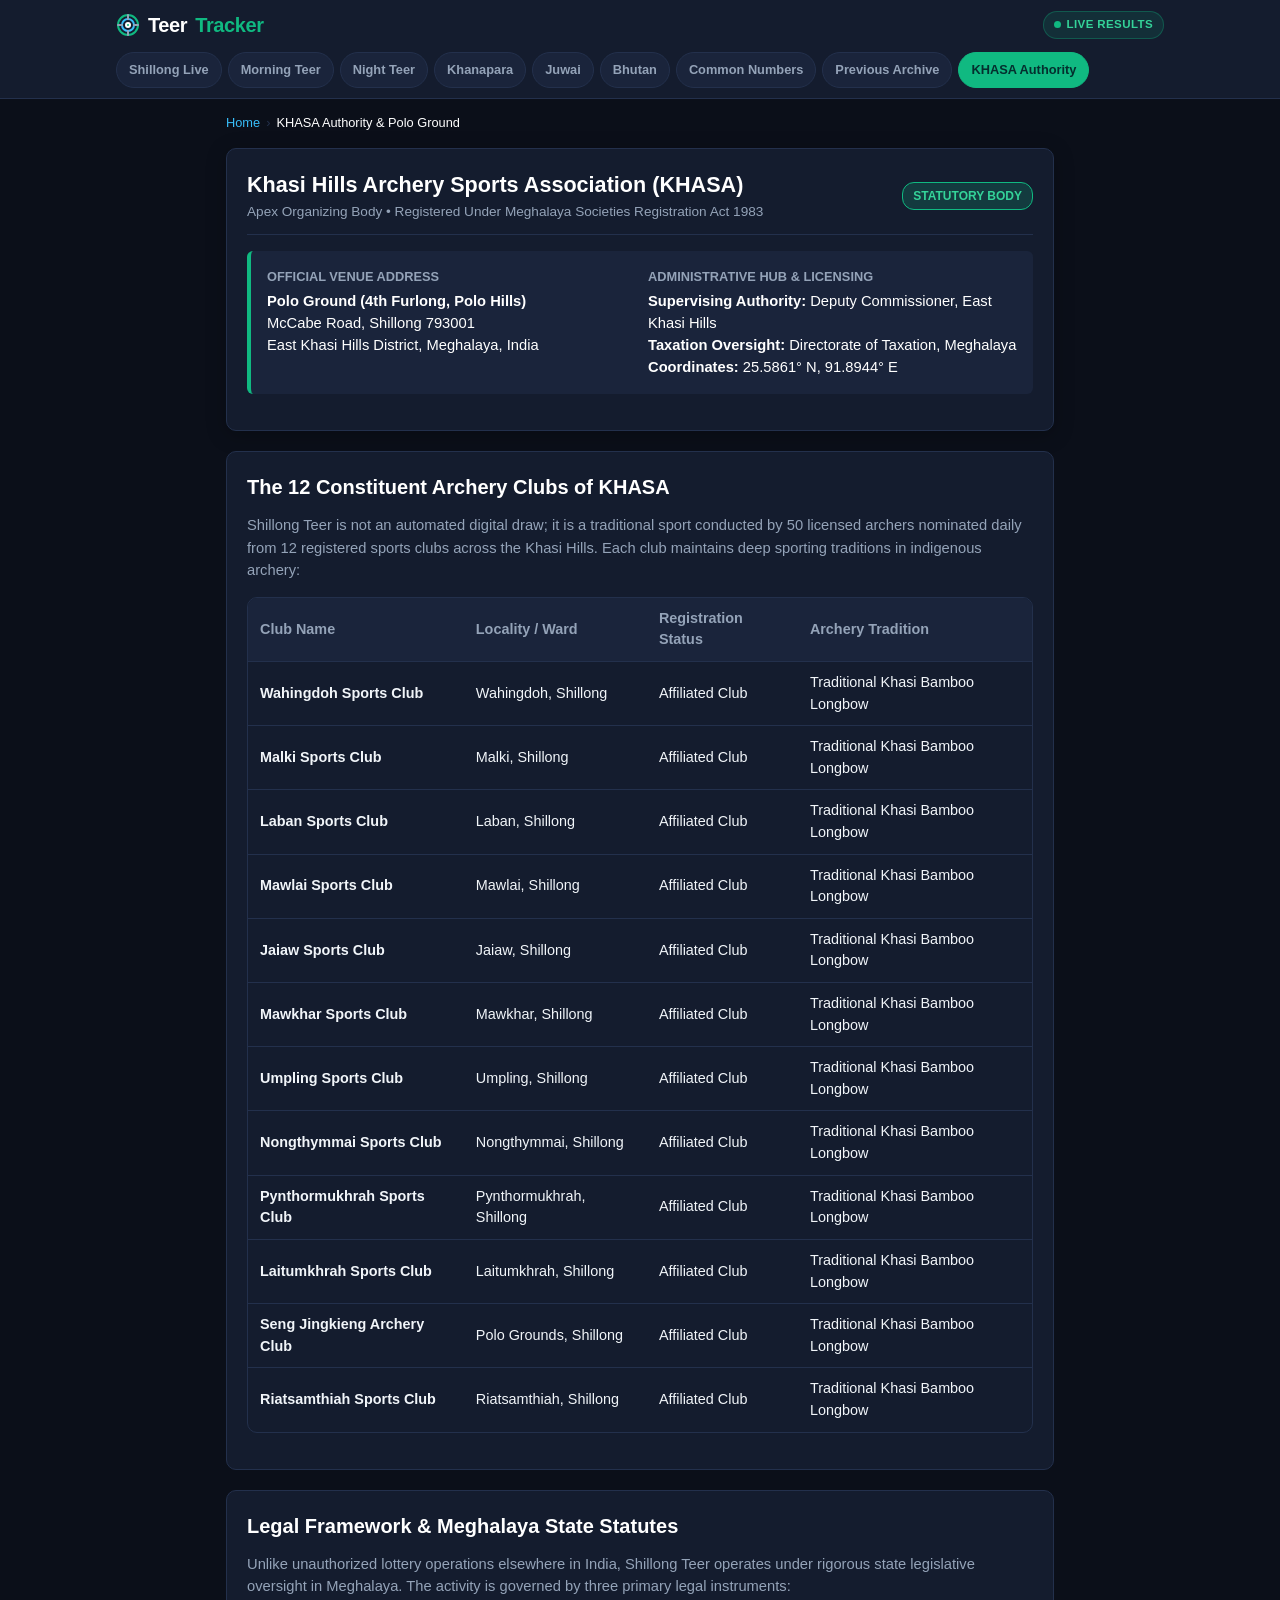
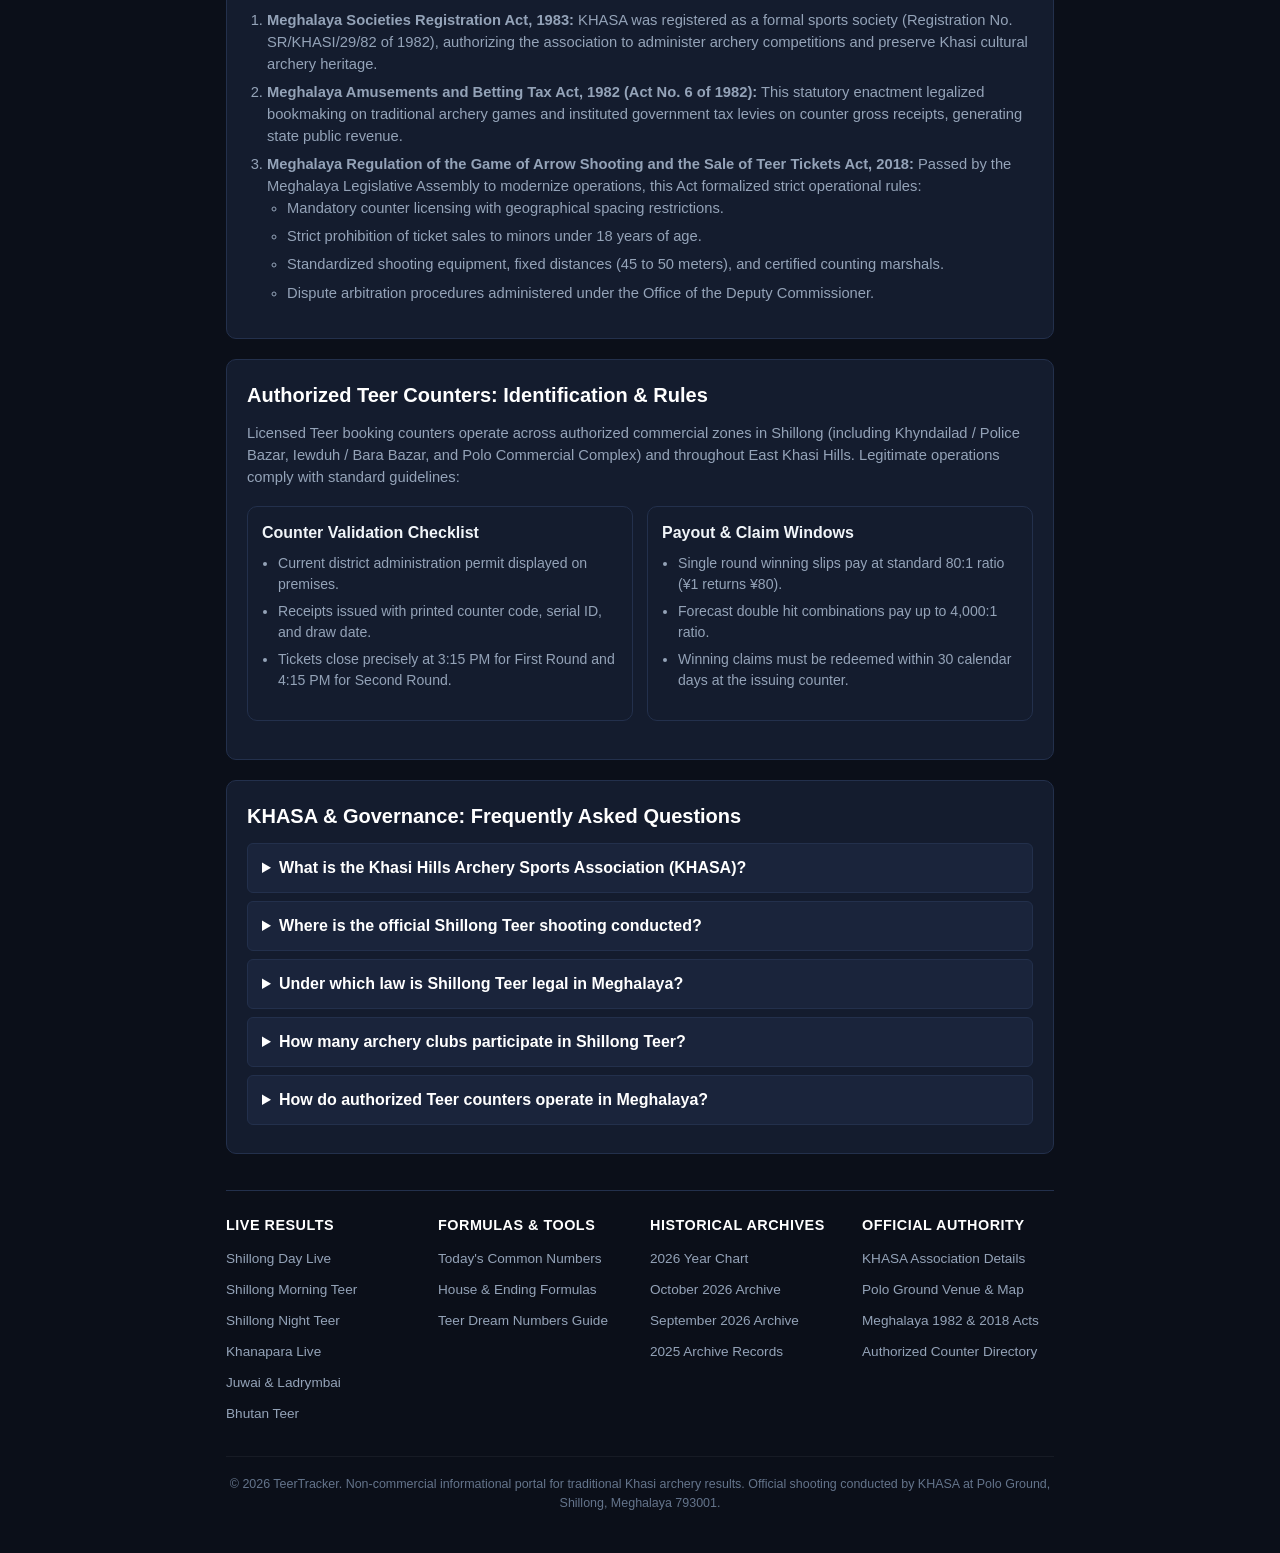
==== about-official-khasa.html @ 6ecf184b "feat(seo): eliminate thin content, unify all 9 feature images to emerald palette, optimize titles/de" ====
<!DOCTYPE html>
<html lang="en">
<head>
  <meta charset="UTF-8">
<title>KHASA Shillong Teer | Official Polo Ground Rules & Clubs</title>
  <meta name="description" content="Official guide to Khasi Hills Archery Sports Association (KHASA) at Polo Ground Shillong. Discover the 12 member clubs, archery rules, and 1982 Act.">
  <link rel="canonical" href="https://teertracker.vercel.app/about-official-khasa.html">
    <meta name="viewport" content="width=device-width, initial-scale=1.0, viewport-fit=cover">
  <link rel="icon" type="image/svg+xml" href="favicon.svg">
  <link rel="apple-touch-icon" href="apple-touch-icon.png">

  <!-- Open Graph / Facebook / WhatsApp -->
  <meta property="og:type" content="website">
  <meta property="og:site_name" content="TeerTracker">
  <meta property="og:url" content="https://teertracker.vercel.app/about-official-khasa.html">
  <meta property="og:title" content="Khasi Hills Archery Sports Association (KHASA) | Official Rules & Ground">
  <meta property="og:description" content="Official guide to Khasi Hills Archery Sports Association (KHASA) at Polo Ground Shillong. Discover the 12 member clubs, archery rules, and 1982 Act.">
  <meta property="og:image" content="https://teertracker.vercel.app/og-khasa.png">
  <meta property="og:image:secure_url" content="https://teertracker.vercel.app/og-khasa.png">
  <meta property="og:image:type" content="image/png">
  <meta property="og:image:width" content="1200">
  <meta property="og:image:height" content="630">
  <meta property="og:image:alt" content="KHASA Official Polo Ground Shillong">
  <meta property="og:locale" content="en_US">

  <!-- Twitter Card -->
  <meta name="twitter:card" content="summary_large_image">
  <meta name="twitter:url" content="https://teertracker.vercel.app/about-official-khasa.html">
  <meta name="twitter:title" content="Khasi Hills Archery Sports Association (KHASA) | Official Rules & Ground">
  <meta name="twitter:description" content="Official guide to Khasi Hills Archery Sports Association (KHASA) at Polo Ground Shillong. Discover the 12 member clubs, archery rules, and 1982 Act.">
  <meta name="twitter:image" content="https://teertracker.vercel.app/og-khasa.png">
  <link rel="stylesheet" href="style.css">

  <!-- Google-Compliant Structured Data -->
  <script type="application/ld+json">
  {
    "@context": "https://schema.org",
    "@graph": [
      {
        "@type": "WebSite",
        "@id": "https://teertracker.vercel.app/#website",
        "url": "https://teertracker.vercel.app/",
        "name": "TeerTracker",
        "description": "Live Shillong, Khanapara and Juwai Teer Result Portal",
        "inLanguage": "en-US"
      },
      {
        "@type": "SportsOrganization",
        "@id": "https://teertracker.vercel.app/about-official-khasa.html#organization",
        "name": "Khasi Hills Archery Sports Association",
        "alternateName": ["KHASA", "Khasi Hills Archery Sports Institute"],
        "url": "https://teertracker.vercel.app/about-official-khasa.html",
        "foundingDate": "1982",
        "address": {
          "@type": "PostalAddress",
          "streetAddress": "Polo Ground, 4th Furlong, Polo Hills",
          "addressLocality": "Shillong",
          "addressRegion": "Meghalaya",
          "postalCode": "793001",
          "addressCountry": "IN"
        },
        "geo": {
          "@type": "GeoCoordinates",
          "latitude": "25.5861",
          "longitude": "91.8944"
        },
        "location": {
          "@type": "Place",
          "name": "Polo Ground Archery Field",
          "address": {
            "@type": "PostalAddress",
            "streetAddress": "Polo Ground, 4th Furlong",
            "addressLocality": "Shillong",
            "addressRegion": "Meghalaya",
            "postalCode": "793001",
            "addressCountry": "IN"
          }
        }
      },
      {
        "@type": "BreadcrumbList",
        "@id": "https://teertracker.vercel.app/about-official-khasa.html#breadcrumb",
        "itemListElement": [
          {
            "@type": "ListItem",
            "position": 1,
            "name": "Home",
            "item": "https://teertracker.vercel.app/"
          },
          {
            "@type": "ListItem",
            "position": 2,
            "name": "KHASA Association & Venue",
            "item": "https://teertracker.vercel.app/about-official-khasa.html"
          }
        ]
      },
      {
        "@type": "Article",
        "@id": "https://teertracker.vercel.app/about-official-khasa.html#article",
        "headline": "Khasi Hills Archery Sports Association (KHASA) & Polo Ground Venue Guide",
        "description": "Comprehensive guide to KHASA, the 12 constituent Khasi sports clubs, Meghalaya betting tax acts, and authorized counter regulations.",
        "datePublished": "2026-01-01T00:00:00+05:30",
        "dateModified": "2026-11-09T04:30:00+05:30",
        "author": {
          "@type": "Organization",
          "name": "TeerTracker Regulatory Research Team"
        },
        "publisher": {
          "@type": "Organization",
          "name": "TeerTracker",
          "logo": {
            "@type": "ImageObject",
            "url": "https://teertracker.vercel.app/logo.png"
          }
        }
      },
      {
        "@type": "FAQPage",
        "@id": "https://teertracker.vercel.app/about-official-khasa.html#faq",
        "mainEntity": [
          {
            "@type": "Question",
            "name": "What is the Khasi Hills Archery Sports Association (KHASA)?",
            "acceptedAnswer": {
              "@type": "Answer",
              "text": "KHASA is the apex governing association comprising 12 traditional indigenous archery clubs in the Khasi Hills of Meghalaya. Established and registered in 1982, KHASA organizes the daily legal archery shooting matches at Polo Ground, Shillong."
            }
          },
          {
            "@type": "Question",
            "name": "Where is the official Shillong Teer shooting conducted?",
            "acceptedAnswer": {
              "@type": "Answer",
              "text": "Official shooting occurs at Polo Ground (4th Furlong, Polo Hills, McCabe Road area), Shillong, East Khasi Hills District, Meghalaya 793001."
            }
          },
          {
            "@type": "Question",
            "name": "Under which law is Shillong Teer legal in Meghalaya?",
            "acceptedAnswer": {
              "@type": "Answer",
              "text": "Shillong Teer is legal under the Meghalaya Amusements and Betting Tax Act 1982 and the Meghalaya Regulation of the Game of Arrow Shooting and the Sale of Teer Tickets Act 2018."
            }
          },
          {
            "@type": "Question",
            "name": "How many archery clubs participate in Shillong Teer?",
            "acceptedAnswer": {
              "@type": "Answer",
              "text": "12 registered sports clubs belong to KHASA, including Wahingdoh Sports Club, Malki Sports Club, Laban Sports Club, Mawlai Sports Club, Jaiaw Sports Club, and Mawkhar Sports Club."
            }
          },
          {
            "@type": "Question",
            "name": "How do authorized Teer counters operate in Meghalaya?",
            "acceptedAnswer": {
              "@type": "Answer",
              "text": "Licensed counters are issued formal permits by the Deputy Commissioner, East Khasi Hills. Each counter must display its government license number, issue printed or stamped serialized receipts, and restrict sales to individuals aged 18 and above."
            }
          }
        ]
      }
    ]
  }
  </script>
</head>
<body>

    <header>
    <div class="container">
      <div class="header-top">
        <a href="index.html" class="site-title">
          <svg class="site-logo-icon" viewBox="0 0 24 24" fill="none" stroke="currentColor" stroke-width="2" stroke-linecap="round" stroke-linejoin="round" aria-hidden="true">
            <circle cx="12" cy="12" r="10" stroke="#10b981"/>
            <circle cx="12" cy="12" r="6" stroke="#38bdf8"/>
            <circle cx="12" cy="12" r="2" fill="#10b981"/>
            <path d="M12 2v4M12 18v4M2 12h4M18 12h4" stroke="#94a3b8"/>
          </svg>
          Teer<span>Tracker</span>
        </a>
        <div class="header-status">
          <span class="dot"></span>
          <span>Live Results</span>
        </div>
      </div>
      <div class="nav-scroll" aria-label="Main Navigation">
        <nav class="nav-pills">
          <a href="index.html">Shillong Live</a>
          <a href="shillong-morning-teer-result.html">Morning Teer</a>
          <a href="shillong-night-teer-result.html">Night Teer</a>
          <a href="khanapara-teer-result.html">Khanapara</a>
          <a href="juwai-teer-result.html">Juwai</a>
          <a href="bhutan-teer-result.html">Bhutan</a>
          <a href="shillong-teer-common-number.html">Common Numbers</a>
          <a href="teer-previous-results.html">Previous Archive</a>
          <a href="about-official-khasa.html" class="active">KHASA Authority</a>
        </nav>
      </div>
    </div>
  </header>

  <main class="container">
    <nav class="breadcrumb" aria-label="Breadcrumb">
      <a href="index.html">Home</a>
      <span>&rsaquo;</span>
      <p style="margin: 0; color: #fff;">KHASA Authority & Polo Ground</p>
    </nav>

    <!-- Authority Overview Hero Card -->
    <section class="hero-card">
      <div class="card-header">
        <div>
          <h1 class="card-title">Khasi Hills Archery Sports Association (KHASA)</h1>
          <p style="font-size: 0.85rem; color: var(--text-muted);">Apex Organizing Body &bull; Registered Under Meghalaya Societies Registration Act 1983</p>
        </div>
        <span class="badge badge-done">Statutory Body</span>
      </div>

      <div class="location-card" id="polo-ground">
        <div class="location-item">
          <h4>Official Venue Address</h4>
          <p><strong>Polo Ground (4th Furlong, Polo Hills)</strong><br>McCabe Road, Shillong 793001<br>East Khasi Hills District, Meghalaya, India</p>
        </div>
        <div class="location-item">
          <h4>Administrative Hub & Licensing</h4>
          <p><strong>Supervising Authority:</strong> Deputy Commissioner, East Khasi Hills<br><strong>Taxation Oversight:</strong> Directorate of Taxation, Meghalaya<br><strong>Coordinates:</strong> 25.5861&deg; N, 91.8944&deg; E</p>
        </div>
      </div>
    </section>

    <!-- Constituent Clubs Section -->
    <section class="info-section">
      <h2>The 12 Constituent Archery Clubs of KHASA</h2>
      <p>
        Shillong Teer is not an automated digital draw; it is a traditional sport conducted by 50 licensed archers nominated daily from 12 registered sports clubs across the Khasi Hills. Each club maintains deep sporting traditions in indigenous archery:
      </p>

      <div class="table-wrap">
        <table>
          <thead>
            <tr>
              <th>Club Name</th>
              <th>Locality / Ward</th>
              <th>Registration Status</th>
              <th>Archery Tradition</th>
            </tr>
          </thead>
          <tbody>
            <tr><td><strong>Wahingdoh Sports Club</strong></td><td>Wahingdoh, Shillong</td><td>Affiliated Club</td><td>Traditional Khasi Bamboo Longbow</td></tr>
            <tr><td><strong>Malki Sports Club</strong></td><td>Malki, Shillong</td><td>Affiliated Club</td><td>Traditional Khasi Bamboo Longbow</td></tr>
            <tr><td><strong>Laban Sports Club</strong></td><td>Laban, Shillong</td><td>Affiliated Club</td><td>Traditional Khasi Bamboo Longbow</td></tr>
            <tr><td><strong>Mawlai Sports Club</strong></td><td>Mawlai, Shillong</td><td>Affiliated Club</td><td>Traditional Khasi Bamboo Longbow</td></tr>
            <tr><td><strong>Jaiaw Sports Club</strong></td><td>Jaiaw, Shillong</td><td>Affiliated Club</td><td>Traditional Khasi Bamboo Longbow</td></tr>
            <tr><td><strong>Mawkhar Sports Club</strong></td><td>Mawkhar, Shillong</td><td>Affiliated Club</td><td>Traditional Khasi Bamboo Longbow</td></tr>
            <tr><td><strong>Umpling Sports Club</strong></td><td>Umpling, Shillong</td><td>Affiliated Club</td><td>Traditional Khasi Bamboo Longbow</td></tr>
            <tr><td><strong>Nongthymmai Sports Club</strong></td><td>Nongthymmai, Shillong</td><td>Affiliated Club</td><td>Traditional Khasi Bamboo Longbow</td></tr>
            <tr><td><strong>Pynthormukhrah Sports Club</strong></td><td>Pynthormukhrah, Shillong</td><td>Affiliated Club</td><td>Traditional Khasi Bamboo Longbow</td></tr>
            <tr><td><strong>Laitumkhrah Sports Club</strong></td><td>Laitumkhrah, Shillong</td><td>Affiliated Club</td><td>Traditional Khasi Bamboo Longbow</td></tr>
            <tr><td><strong>Seng Jingkieng Archery Club</strong></td><td>Polo Grounds, Shillong</td><td>Affiliated Club</td><td>Traditional Khasi Bamboo Longbow</td></tr>
            <tr><td><strong>Riatsamthiah Sports Club</strong></td><td>Riatsamthiah, Shillong</td><td>Affiliated Club</td><td>Traditional Khasi Bamboo Longbow</td></tr>
          </tbody>
        </table>
      </div>
    </section>

    <!-- Legal Framework -->
    <article class="info-section" id="legal-framework">
      <h2>Legal Framework & Meghalaya State Statutes</h2>
      <p>
        Unlike unauthorized lottery operations elsewhere in India, Shillong Teer operates under rigorous state legislative oversight in Meghalaya. The activity is governed by three primary legal instruments:
      </p>

      <ol>
        <li>
          <strong>Meghalaya Societies Registration Act, 1983:</strong>
          KHASA was registered as a formal sports society (Registration No. SR/KHASI/29/82 of 1982), authorizing the association to administer archery competitions and preserve Khasi cultural archery heritage.
        </li>
        <li>
          <strong>Meghalaya Amusements and Betting Tax Act, 1982 (Act No. 6 of 1982):</strong>
          This statutory enactment legalized bookmaking on traditional archery games and instituted government tax levies on counter gross receipts, generating state public revenue.
        </li>
        <li>
          <strong>Meghalaya Regulation of the Game of Arrow Shooting and the Sale of Teer Tickets Act, 2018:</strong>
          Passed by the Meghalaya Legislative Assembly to modernize operations, this Act formalized strict operational rules:
          <ul>
            <li>Mandatory counter licensing with geographical spacing restrictions.</li>
            <li>Strict prohibition of ticket sales to minors under 18 years of age.</li>
            <li>Standardized shooting equipment, fixed distances (45 to 50 meters), and certified counting marshals.</li>
            <li>Dispute arbitration procedures administered under the Office of the Deputy Commissioner.</li>
          </ul>
        </li>
      </ol>
    </article>

    <!-- Authorized Counters Section -->
    <section class="info-section" id="licensed-counters">
      <h2>Authorized Teer Counters: Identification & Rules</h2>
      <p>
        Licensed Teer booking counters operate across authorized commercial zones in Shillong (including Khyndailad / Police Bazar, Iewduh / Bara Bazar, and Polo Commercial Complex) and throughout East Khasi Hills. Legitimate operations comply with standard guidelines:
      </p>

      <div class="multi-grid">
        <div class="sub-card">
          <h3>Counter Validation Checklist</h3>
          <ul style="font-size: 0.88rem; color: var(--text-muted); margin-left: 16px; margin-top: 6px;">
            <li>Current district administration permit displayed on premises.</li>
            <li>Receipts issued with printed counter code, serial ID, and draw date.</li>
            <li>Tickets close precisely at 3:15 PM for First Round and 4:15 PM for Second Round.</li>
          </ul>
        </div>
        <div class="sub-card">
          <h3>Payout & Claim Windows</h3>
          <ul style="font-size: 0.88rem; color: var(--text-muted); margin-left: 16px; margin-top: 6px;">
            <li>Single round winning slips pay at standard 80:1 ratio (&yen;1 returns &yen;80).</li>
            <li>Forecast double hit combinations pay up to 4,000:1 ratio.</li>
            <li>Winning claims must be redeemed within 30 calendar days at the issuing counter.</li>
          </ul>
        </div>
      </div>
    </section>

    <!-- FAQ Section -->
    <section class="info-section">
      <h2>KHASA & Governance: Frequently Asked Questions</h2>
      <details>
        <summary>What is the Khasi Hills Archery Sports Association (KHASA)?</summary>
        <p>KHASA is the apex governing association comprising 12 traditional indigenous archery clubs in the Khasi Hills of Meghalaya. Established and registered in 1982, KHASA organizes the daily legal archery shooting matches at Polo Ground, Shillong.</p>
      </details>
      <details>
        <summary>Where is the official Shillong Teer shooting conducted?</summary>
        <p>Official shooting occurs at Polo Ground (4th Furlong, Polo Hills, McCabe Road area), Shillong, East Khasi Hills District, Meghalaya 793001.</p>
      </details>
      <details>
        <summary>Under which law is Shillong Teer legal in Meghalaya?</summary>
        <p>Shillong Teer is legal under the Meghalaya Amusements and Betting Tax Act 1982 and the Meghalaya Regulation of the Game of Arrow Shooting and the Sale of Teer Tickets Act 2018.</p>
      </details>
      <details>
        <summary>How many archery clubs participate in Shillong Teer?</summary>
        <p>12 registered sports clubs belong to KHASA, including Wahingdoh Sports Club, Malki Sports Club, Laban Sports Club, Mawlai Sports Club, Jaiaw Sports Club, and Mawkhar Sports Club.</p>
      </details>
      <details>
        <summary>How do authorized Teer counters operate in Meghalaya?</summary>
        <p>Licensed counters are issued formal permits by the Deputy Commissioner, East Khasi Hills. Each counter must display its government license number, issue printed or stamped serialized receipts, and restrict sales to individuals aged 18 and above.</p>
      </details>
    </section>
  </main>

  <footer>
    <div class="container">
      <div class="footer-silo">
        <div class="silo-col">
          <h3>Live Results</h3>
          <ul>
            <li><a href="index.html">Shillong Day Live</a></li>
            <li><a href="shillong-morning-teer-result.html">Shillong Morning Teer</a></li>
            <li><a href="shillong-night-teer-result.html">Shillong Night Teer</a></li>
            <li><a href="khanapara-teer-result.html">Khanapara Live</a></li>
            <li><a href="juwai-teer-result.html">Juwai & Ladrymbai</a></li>
            <li><a href="bhutan-teer-result.html">Bhutan Teer</a></li>
          </ul>
        </div>
        <div class="silo-col">
          <h3>Formulas & Tools</h3>
          <ul>
            <li><a href="shillong-teer-common-number.html">Today's Common Numbers</a></li>
            <li><a href="shillong-teer-common-number.html#formulas">House & Ending Formulas</a></li>
            <li><a href="shillong-teer-common-number.html#dream-numbers">Teer Dream Numbers Guide</a></li>
          </ul>
        </div>
        <div class="silo-col">
          <h3>Historical Archives</h3>
          <ul>
            <li><a href="teer-previous-results.html">2026 Year Chart</a></li>
            <li><a href="teer-previous-results.html#month-2026-10">October 2026 Archive</a></li>
            <li><a href="teer-previous-results.html#month-2026-09">September 2026 Archive</a></li>
            <li><a href="teer-previous-results.html#month-2025-12">2025 Archive Records</a></li>
          </ul>
        </div>
        <div class="silo-col">
          <h3>Official Authority</h3>
          <ul>
            <li><a href="about-official-khasa.html">KHASA Association Details</a></li>
            <li><a href="about-official-khasa.html#polo-ground">Polo Ground Venue & Map</a></li>
            <li><a href="about-official-khasa.html#legal-framework">Meghalaya 1982 & 2018 Acts</a></li>
            <li><a href="about-official-khasa.html#licensed-counters">Authorized Counter Directory</a></li>
          </ul>
        </div>
      </div>
      <div class="copyright">
        &copy; 2026 TeerTracker. Non-commercial informational portal for traditional Khasi archery results. Official shooting conducted by KHASA at Polo Ground, Shillong, Meghalaya 793001.
      </div>
    </div>
  </footer>

</body>
</html>
---- style.css ----
/* Shared Common Stylesheet - Responsive, High Performance, Mobile First */
:root {
  --bg: #0b0f19;
  --surface: #141c2e;
  --surface-alt: #1a243b;
  --border: #23304c;
  --text: #f1f5f9;
  --text-muted: #94a3b8;
  --accent: #10b981;
  --accent-glow: rgba(16, 185, 129, 0.15);
  --accent-alt: #38bdf8;
  --badge-live: #ef4444;
  --radius: 10px;
}
* { box-sizing: border-box; margin: 0; padding: 0; }
body {
  font-family: -apple-system, BlinkMacSystemFont, "Segoe UI", Roboto, Oxygen, Ubuntu, Cantarell, sans-serif;
  background-color: var(--bg);
  color: var(--text);
  line-height: 1.5;
  padding-bottom: 40px;
}
.container { max-width: 860px; margin: 0 auto; padding: 0 16px; }

/* Header & Nav */
header {
  background: var(--surface);
  border-bottom: 1px solid var(--border);
  padding: 10px 0 6px;
  position: sticky;
  top: 0;
  z-index: 100;
  backdrop-filter: blur(8px);
  -webkit-backdrop-filter: blur(8px);
}
header .container {
  max-width: 1080px;
}
.header-top {
  display: flex;
  align-items: center;
  justify-content: space-between;
  padding-bottom: 8px;
}
.site-title {
  font-size: 1.25rem;
  font-weight: 800;
  color: #fff;
  text-decoration: none;
  display: inline-flex;
  align-items: center;
  gap: 8px;
  letter-spacing: -0.02em;
}
.site-title span { color: var(--accent); }
.site-logo-icon {
  width: 24px;
  height: 24px;
  flex-shrink: 0;
}
.header-status {
  display: inline-flex;
  align-items: center;
  gap: 6px;
  font-size: 0.72rem;
  font-weight: 700;
  color: #34d399;
  background: rgba(16, 185, 129, 0.12);
  border: 1px solid rgba(16, 185, 129, 0.3);
  padding: 4px 10px;
  border-radius: 20px;
  text-transform: uppercase;
  letter-spacing: 0.4px;
}
.header-status .dot {
  width: 7px;
  height: 7px;
  border-radius: 50%;
  background: #10b981;
}

/* Nav Pills (Responsive & Untrimmed) */
.nav-scroll {
  overflow-x: visible;
  white-space: normal;
  padding: 4px 0 4px;
}
.nav-pills {
  display: flex;
  flex-wrap: wrap;
  gap: 6px;
}
.nav-pills a {
  background: var(--surface-alt);
  color: var(--text-muted);
  text-decoration: none;
  font-size: 0.8rem;
  font-weight: 600;
  padding: 6px 12px;
  min-height: 36px;
  display: inline-flex;
  align-items: center;
  justify-content: center;
  border-radius: 20px;
  border: 1px solid var(--border);
  transition: all 0.2s;
  touch-action: manipulation;
  white-space: nowrap;
}
.nav-pills a.active, .nav-pills a:hover {
  background: var(--accent);
  color: #042f2e;
  border-color: var(--accent);
  font-weight: 700;
}

/* Mobile Horizontal Scroll for Navigation */
@media (max-width: 767px) {
  .nav-scroll {
    overflow-x: auto;
    white-space: nowrap;
    -webkit-overflow-scrolling: touch;
    scroll-behavior: smooth;
    scroll-snap-type: x proximity;
    scrollbar-width: none;
    margin: 0 -16px;
    padding: 4px 16px 6px;
  }
  .nav-scroll::-webkit-scrollbar { display: none; }
  .nav-pills {
    display: inline-flex;
    flex-wrap: nowrap;
    gap: 6px;
  }
  .nav-pills a {
    padding: 7px 13px;
    font-size: 0.82rem;
    min-height: 38px;
    flex-shrink: 0;
    scroll-snap-align: center;
  }
}

/* Breadcrumb Navigation */
.breadcrumb {
  display: flex;
  align-items: center;
  gap: 6px;
  font-size: 0.8rem;
  color: var(--text-muted);
  margin: 14px 0 0;
  overflow-x: auto;
  white-space: nowrap;
}
.breadcrumb a { color: var(--accent-alt); text-decoration: none; }
.breadcrumb a:hover { text-decoration: underline; }
.breadcrumb span { color: var(--border); }

/* Result Board Cards */
.hero-card {
  background: var(--surface);
  border: 1px solid var(--border);
  border-radius: var(--radius);
  padding: 20px;
  margin: 16px 0 20px;
  box-shadow: 0 4px 20px rgba(0, 0, 0, 0.25);
}
.card-header {
  display: flex;
  justify-content: space-between;
  align-items: center;
  border-bottom: 1px solid var(--border);
  padding-bottom: 12px;
  margin-bottom: 16px;
}
.card-title { font-size: 1.35rem; font-weight: 800; color: #fff; }
.badge {
  font-size: 0.75rem;
  font-weight: 700;
  padding: 4px 10px;
  border-radius: 12px;
  text-transform: uppercase;
}
.badge-live { background: rgba(239, 68, 68, 0.2); color: #f87171; border: 1px solid #ef4444; }
.badge-done { background: rgba(16, 185, 129, 0.2); color: #34d399; border: 1px solid #10b981; }

.draw-grid {
  display: grid;
  grid-template-columns: 1fr 1fr;
  gap: 12px;
  text-align: center;
}
.round-box {
  background: var(--surface-alt);
  border: 1px solid var(--border);
  border-radius: 8px;
  padding: 16px 8px;
}
.round-lbl { font-size: 0.85rem; font-weight: 600; color: var(--text-muted); }
.round-time { font-size: 0.75rem; color: var(--accent-alt); margin-bottom: 6px; }
.round-val {
  font-size: clamp(2.2rem, 7.5vw, 3rem);
  font-weight: 900;
  color: #fff;
  line-height: 1.1;
  font-feature-settings: "tnum";
  font-variant-numeric: tabular-nums;
}
.round-val.win { color: var(--accent); text-shadow: 0 0 16px var(--accent-glow); }

/* Multi-game Grid */
.multi-grid { display: grid; grid-template-columns: repeat(auto-fit, minmax(260px, 1fr)); gap: 14px; margin: 18px 0; }
.sub-card { background: var(--surface); border: 1px solid var(--border); border-radius: var(--radius); padding: 14px; }
.sub-card h3 { font-size: 1rem; margin-bottom: 8px; display: flex; justify-content: space-between; }
.sub-card h3 a { color: #fff; text-decoration: none; }
.sub-card h3 a:hover { color: var(--accent); }
.sub-grid { display: grid; grid-template-columns: 1fr 1fr; gap: 8px; text-align: center; }
.sub-box { background: var(--surface-alt); padding: 8px; border-radius: 6px; }
.sub-box .val { font-size: 1.75rem; font-weight: 800; color: var(--accent); }

/* Clean Data Tables */
.table-wrap { overflow-x: auto; margin: 16px 0; border: 1px solid var(--border); border-radius: var(--radius); }
table { width: 100%; border-collapse: collapse; text-align: left; font-size: 0.9rem; }
th { background: var(--surface-alt); color: var(--text-muted); font-weight: 600; padding: 10px 12px; }
td { padding: 10px 12px; border-top: 1px solid var(--border); }
tr:hover { background: rgba(255, 255, 255, 0.02); }

/* Tab / Month Selectors */
.month-tabs { display: flex; gap: 6px; overflow-x: auto; padding: 6px 0 12px; margin-bottom: 12px; }
.month-btn {
  background: var(--surface-alt);
  color: var(--text-muted);
  border: 1px solid var(--border);
  padding: 6px 14px;
  border-radius: 6px;
  font-size: 0.8rem;
  font-weight: 600;
  cursor: pointer;
  white-space: nowrap;
}
.month-btn.active, .month-btn:hover {
  background: var(--accent);
  color: #042f2e;
  border-color: var(--accent);
}

/* Search Filter Box */
.search-input {
  width: 100%;
  background: var(--surface-alt);
  border: 1px solid var(--border);
  border-radius: 6px;
  padding: 10px 14px;
  color: #fff;
  font-size: 1rem;
  margin-bottom: 12px;
}
.search-input:focus { outline: none; border-color: var(--accent); }

/* Content & FAQs */
.info-section { background: var(--surface); border: 1px solid var(--border); border-radius: var(--radius); padding: 20px; margin: 20px 0; }
.info-section h2 { font-size: 1.25rem; margin-bottom: 12px; color: #fff; }
.info-section p { font-size: 0.92rem; color: var(--text-muted); margin-bottom: 12px; }
.info-section ul, .info-section ol { margin-left: 20px; margin-bottom: 14px; font-size: 0.92rem; color: var(--text-muted); }
.info-section li { margin-bottom: 6px; }
details { background: var(--surface-alt); border: 1px solid var(--border); border-radius: 6px; padding: 12px 14px; margin-bottom: 8px; }
summary { font-weight: 600; cursor: pointer; color: #fff; }
details p { margin-top: 8px; font-size: 0.88rem; color: var(--text-muted); }

/* Authority Location Card */
.location-card {
  background: var(--surface-alt);
  border-left: 4px solid var(--accent);
  border-radius: 6px;
  padding: 16px;
  margin: 16px 0;
  display: grid;
  grid-template-columns: 1fr;
  gap: 12px;
}
@media (min-width: 600px) {
  .location-card { grid-template-columns: 1fr 1fr; }
}
.location-item h4 { font-size: 0.8rem; text-transform: uppercase; color: var(--text-muted); margin-bottom: 4px; }
.location-item p { font-size: 0.92rem; color: #fff; margin: 0; }

/* Semantic Footer Silo */
.footer-silo {
  display: grid;
  grid-template-columns: repeat(auto-fit, minmax(180px, 1fr));
  gap: 20px;
  text-align: left;
  padding: 24px 0;
  border-top: 1px solid var(--border);
  margin-top: 36px;
}
.silo-col h3 { font-size: 0.9rem; font-weight: 700; color: #fff; margin-bottom: 10px; text-transform: uppercase; letter-spacing: 0.5px; }
.silo-col ul { list-style: none; margin: 0; padding: 0; }
.silo-col li { margin-bottom: 7px; }
.silo-col a { color: var(--text-muted); text-decoration: none; font-size: 0.85rem; }
.silo-col a:hover { color: var(--accent); }
.copyright { text-align: center; padding-top: 18px; border-top: 1px solid rgba(255,255,255,0.05); color: #64748b; font-size: 0.78rem; }


/* Calculator UI */
.calc-card {
  background: var(--surface-alt);
  border: 1px solid var(--border);
  border-radius: var(--radius);
  padding: 18px;
  margin: 16px 0;
}
.calc-grid {
  display: grid;
  grid-template-columns: 1fr 1fr;
  gap: 12px;
  margin-bottom: 12px;
}
.calc-field label {
  display: block;
  font-size: 0.8rem;
  font-weight: 600;
  color: var(--text-muted);
  margin-bottom: 4px;
}
.calc-field input {
  width: 100%;
  background: var(--surface);
  border: 1px solid var(--border);
  border-radius: 6px;
  padding: 10px 12px;
  color: #fff;
  font-size: 1.1rem;
  font-weight: 700;
  text-align: center;
}
.calc-field input:focus { outline: none; border-color: var(--accent); }
.calc-btn {
  width: 100%;
  background: var(--accent);
  color: #042f2e;
  border: none;
  border-radius: 6px;
  padding: 12px;
  font-size: 0.95rem;
  font-weight: 800;
  cursor: pointer;
  transition: opacity 0.2s;
}
.calc-btn:hover { opacity: 0.9; }
.calc-results {
  margin-top: 16px;
  padding: 14px;
  background: rgba(16, 185, 129, 0.08);
  border: 1px solid var(--accent);
  border-radius: 8px;
  display: none;
}
.calc-res-grid {
  display: grid;
  grid-template-columns: repeat(auto-fit, minmax(130px, 1fr));
  gap: 10px;
  text-align: center;
  margin-top: 10px;
}
.calc-res-box {
  background: var(--surface);
  padding: 8px;
  border-radius: 6px;
  border: 1px solid var(--border);
}
.calc-res-lbl { font-size: 0.72rem; color: var(--text-muted); text-transform: uppercase; }
.calc-res-val { font-size: 1.3rem; font-weight: 800; color: var(--accent); }

/* Mobile Optimization & Responsive Utilities */
@media (max-width: 640px) {
  .container { padding: 0 12px; }
  .hero-card { padding: 16px 14px; }
  .card-title { font-size: 1.15rem; }
  .round-box { padding: 12px 6px; }
  .multi-grid { grid-template-columns: 1fr; }
  .calc-grid { grid-template-columns: 1fr; }
  .calc-res-grid { grid-template-columns: 1fr 1fr; }
  .month-tabs { padding: 4px 0 10px; }
  .month-btn { min-height: 40px; padding: 6px 12px; touch-action: manipulation; }
  .table-wrap {
    margin: 12px 0;
    -webkit-overflow-scrolling: touch;
    border-radius: 8px;
  }
  table th, table td { padding: 8px 10px; font-size: 0.82rem; }
  .silo-col { margin-bottom: 8px; }
}
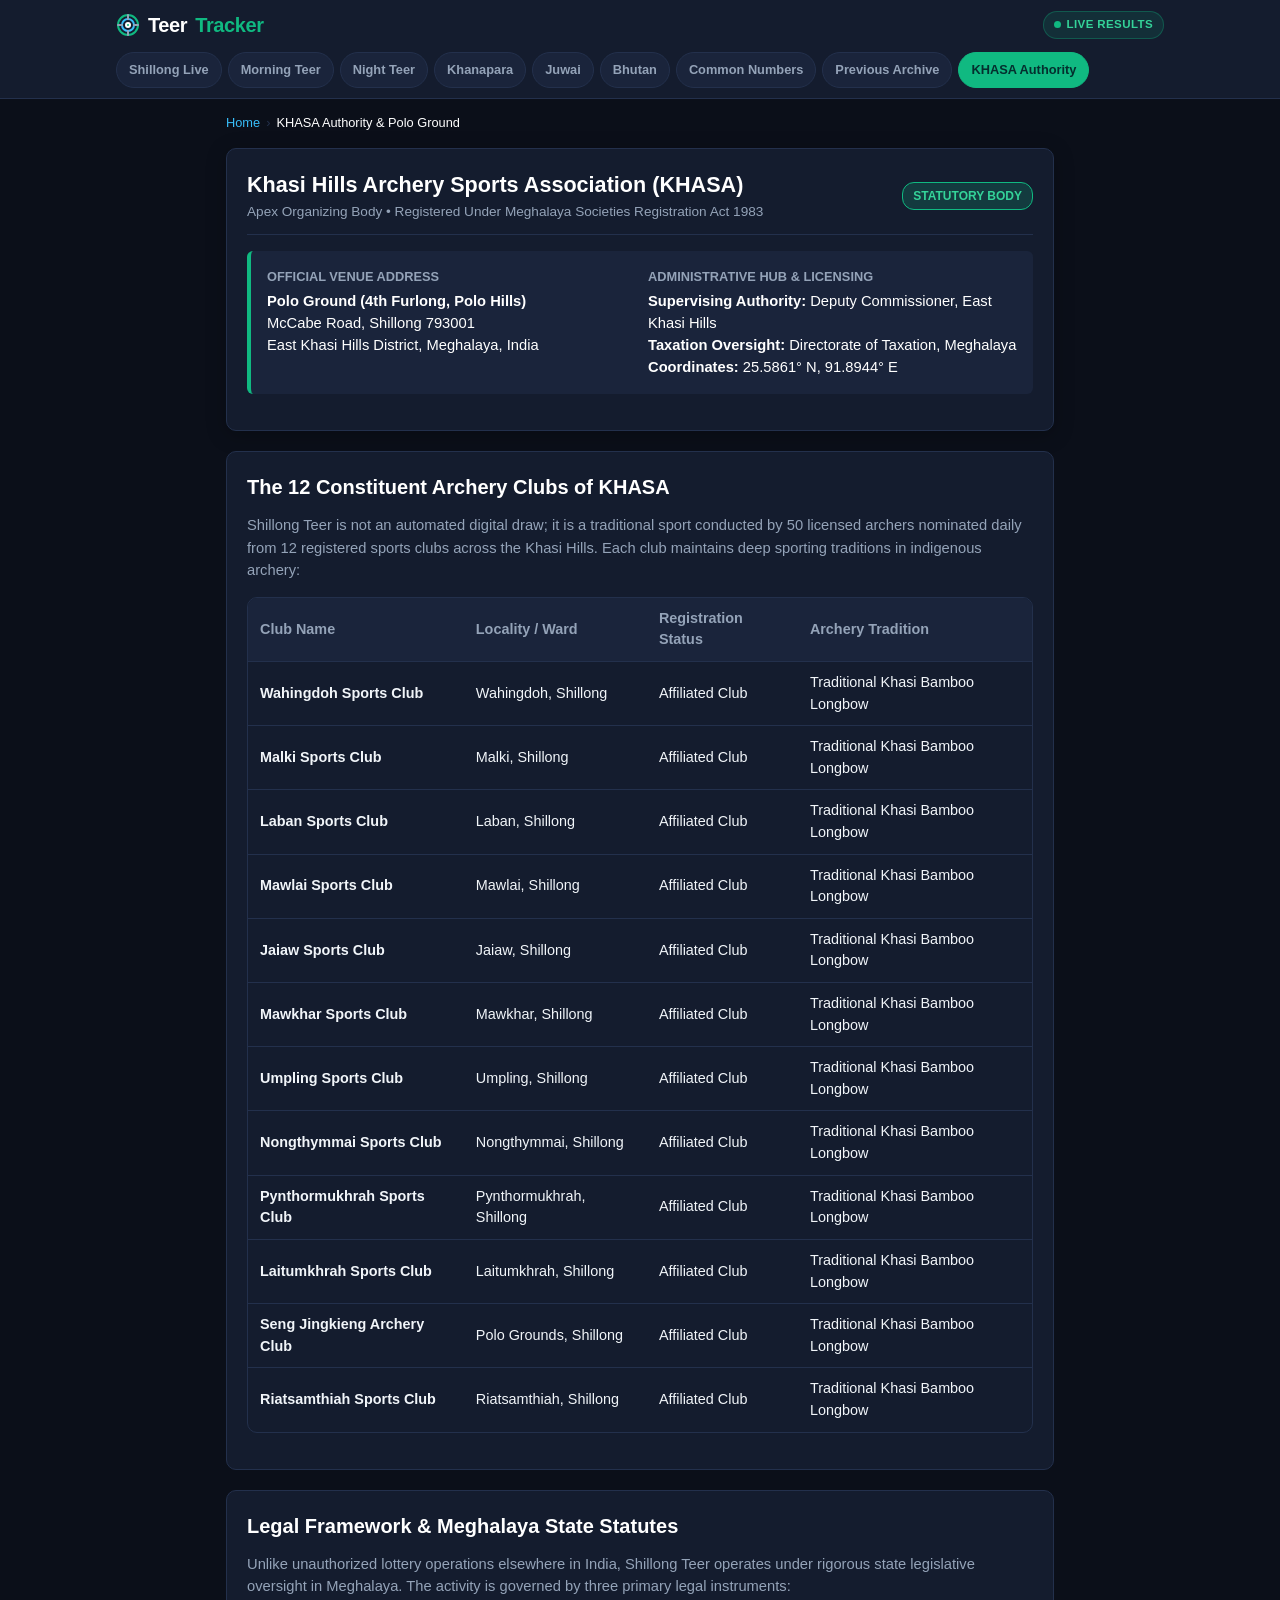
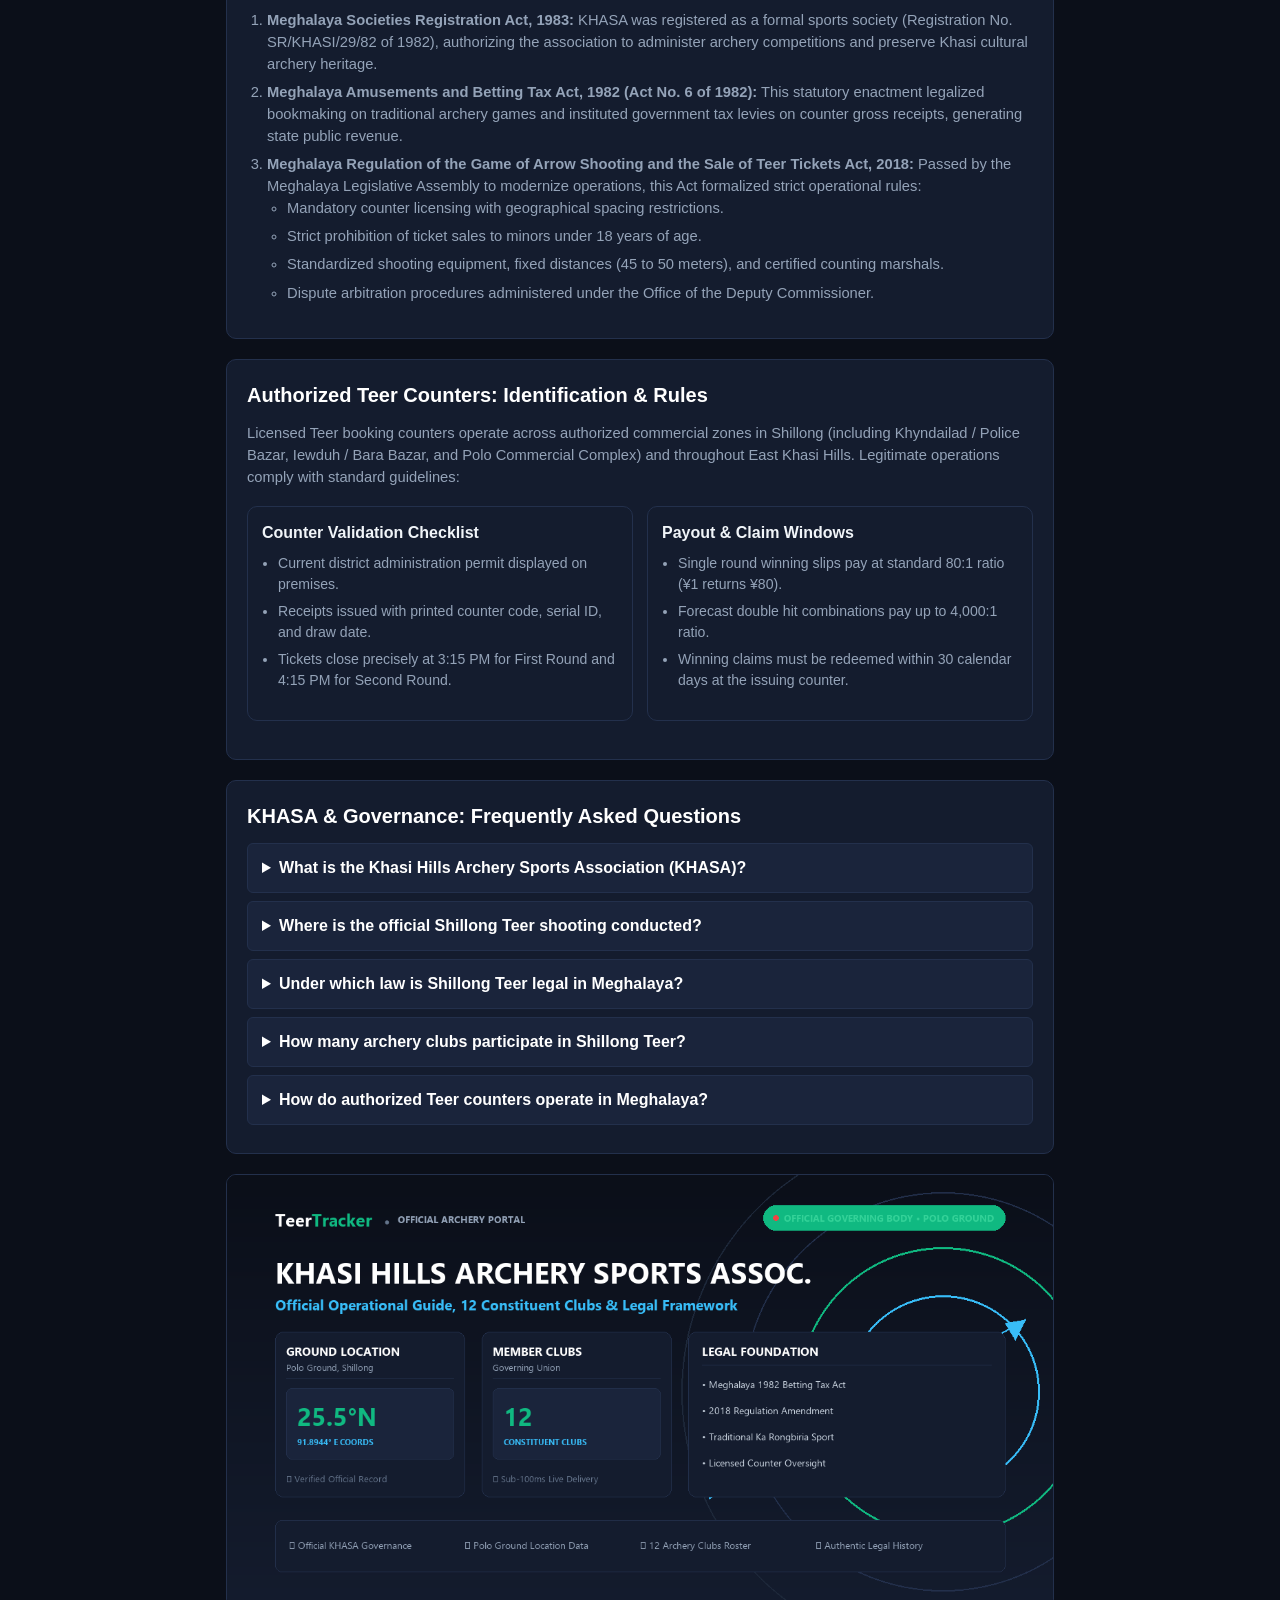
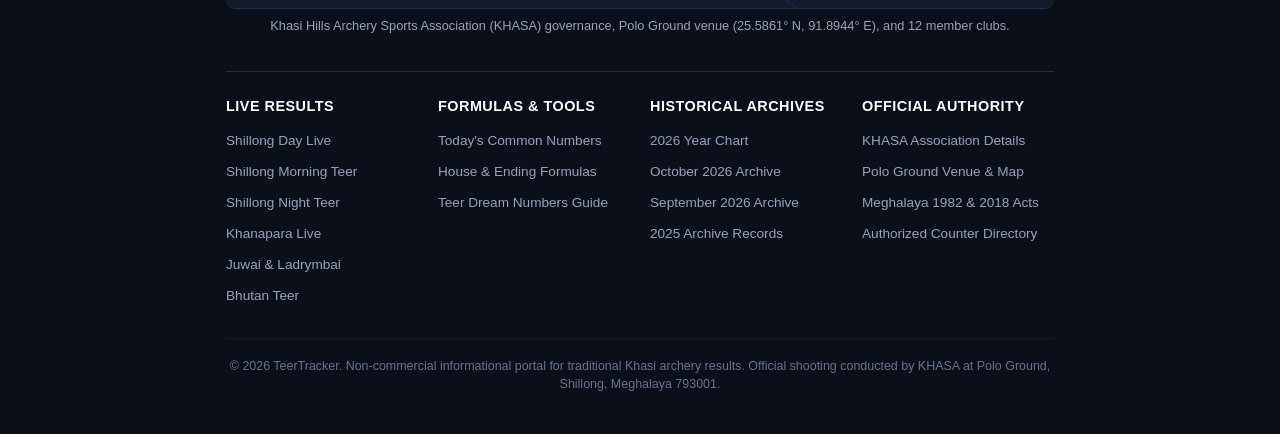
==== commit 3f3c4640: "feat(seo): embed semantic feature images with keyword-rich alt text, figcaption, schema image proper" ====
--- a/about-official-khasa.html
+++ b/about-official-khasa.html
@@ -28,6 +28,7 @@
   <meta name="twitter:url" content="https://teertracker.vercel.app/about-official-khasa.html">
   <meta name="twitter:title" content="Khasi Hills Archery Sports Association (KHASA) | Official Rules & Ground">
   <meta name="twitter:description" content="Official guide to Khasi Hills Archery Sports Association (KHASA) at Polo Ground Shillong. Discover the 12 member clubs, archery rules, and 1982 Act.">
+  <meta <meta name="twitter:image:alt" content="Khasi Hills Archery Sports Association KHASA official governing body at Polo Ground Shillong">
   <meta name="twitter:image" content="https://teertracker.vercel.app/og-khasa.png">
   <link rel="stylesheet" href="style.css">
 
@@ -98,6 +99,7 @@
       {
         "@type": "Article",
         "@id": "https://teertracker.vercel.app/about-official-khasa.html#article",
+        "image": "https://teertracker.vercel.app/og-khasa.png",
         "headline": "Khasi Hills Archery Sports Association (KHASA) & Polo Ground Venue Guide",
         "description": "Comprehensive guide to KHASA, the 12 constituent Khasi sports clubs, Meghalaya betting tax acts, and authorized counter regulations.",
         "datePublished": "2026-01-01T00:00:00+05:30",
@@ -344,6 +346,18 @@
         <p>Licensed counters are issued formal permits by the Deputy Commissioner, East Khasi Hills. Each counter must display its government license number, issue printed or stamped serialized receipts, and restrict sales to individuals aged 18 and above.</p>
       </details>
     </section>
+      <!-- Semantic Feature Image (Google Images & Rich Indexing) -->
+    <figure class="feature-media">
+      <img src="og-khasa.png" 
+           alt="Khasi Hills Archery Sports Association KHASA official governing body at Polo Ground Shillong" 
+           title="KHASA Official Polo Ground Shillong" 
+           width="1200" 
+           height="630" 
+           loading="lazy" 
+           decoding="async">
+      <figcaption>Khasi Hills Archery Sports Association (KHASA) governance, Polo Ground venue (25.5861° N, 91.8944° E), and 12 member clubs.</figcaption>
+    </figure>
+
   </main>
 
   <footer>
--- a/style.css
+++ b/style.css
@@ -267,6 +267,27 @@
 summary { font-weight: 600; cursor: pointer; color: #fff; }
 details p { margin-top: 8px; font-size: 0.88rem; color: var(--text-muted); }
 
+/* Feature Media & Image SEO */
+.feature-media {
+  margin: 18px 0;
+  text-align: center;
+}
+.feature-media img {
+  width: 100%;
+  max-width: 100%;
+  height: auto;
+  border-radius: var(--radius);
+  border: 1px solid var(--border);
+  display: block;
+  background: var(--surface-alt);
+}
+.feature-media figcaption {
+  font-size: 0.8rem;
+  color: var(--text-muted);
+  margin-top: 8px;
+  line-height: 1.4;
+}
+
 /* Authority Location Card */
 .location-card {
   background: var(--surface-alt);
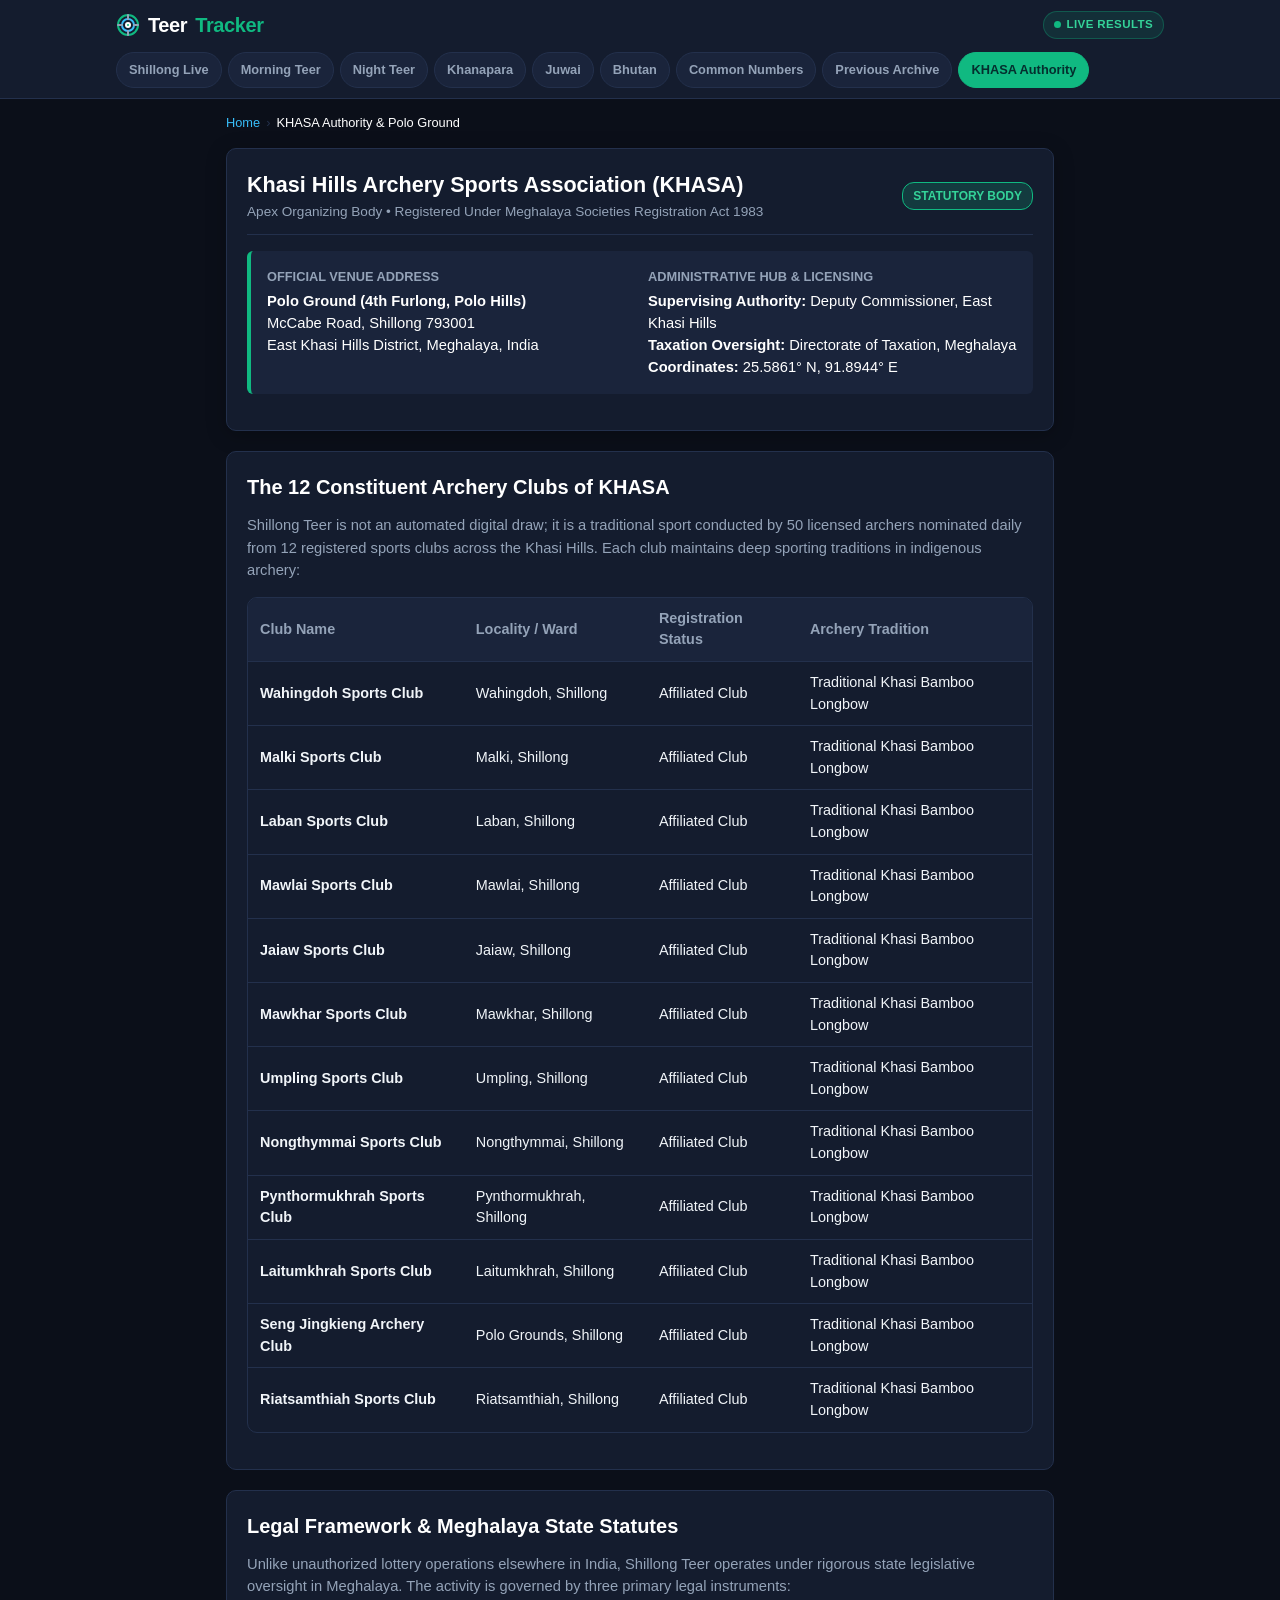
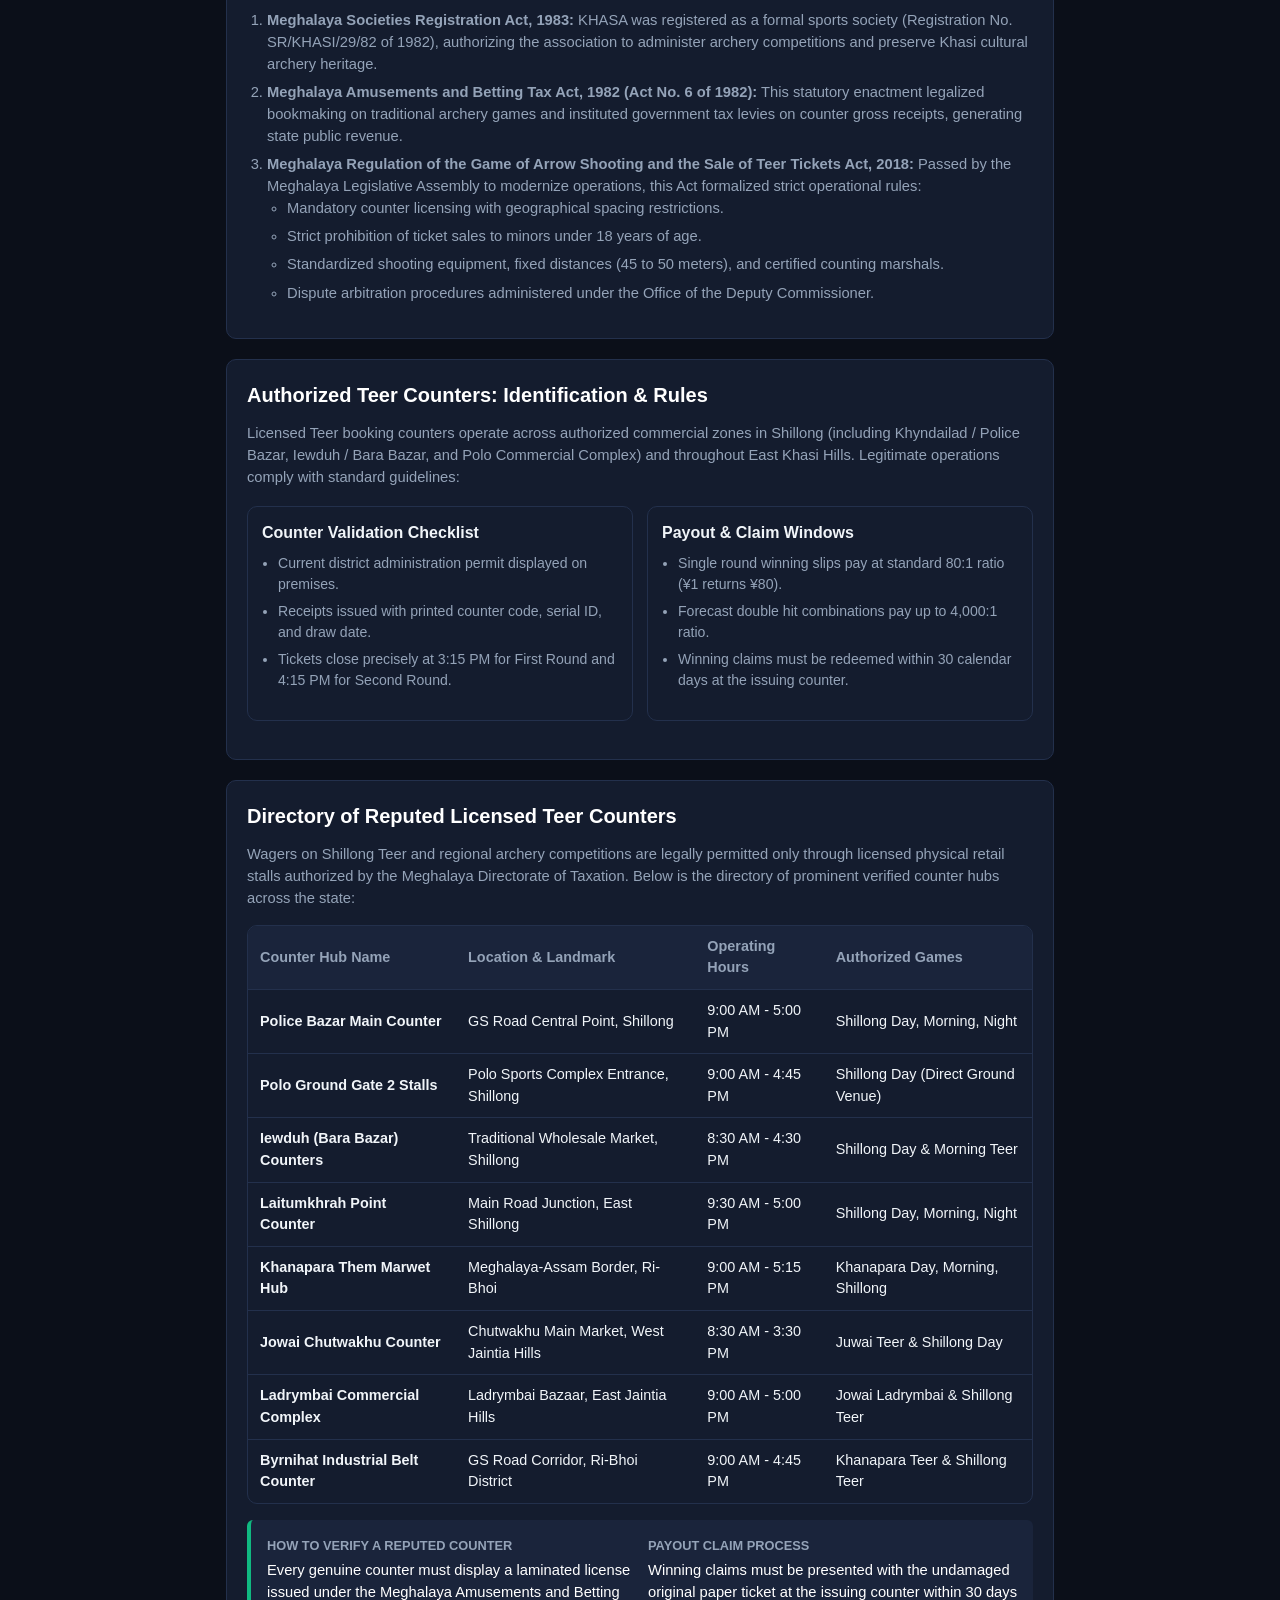
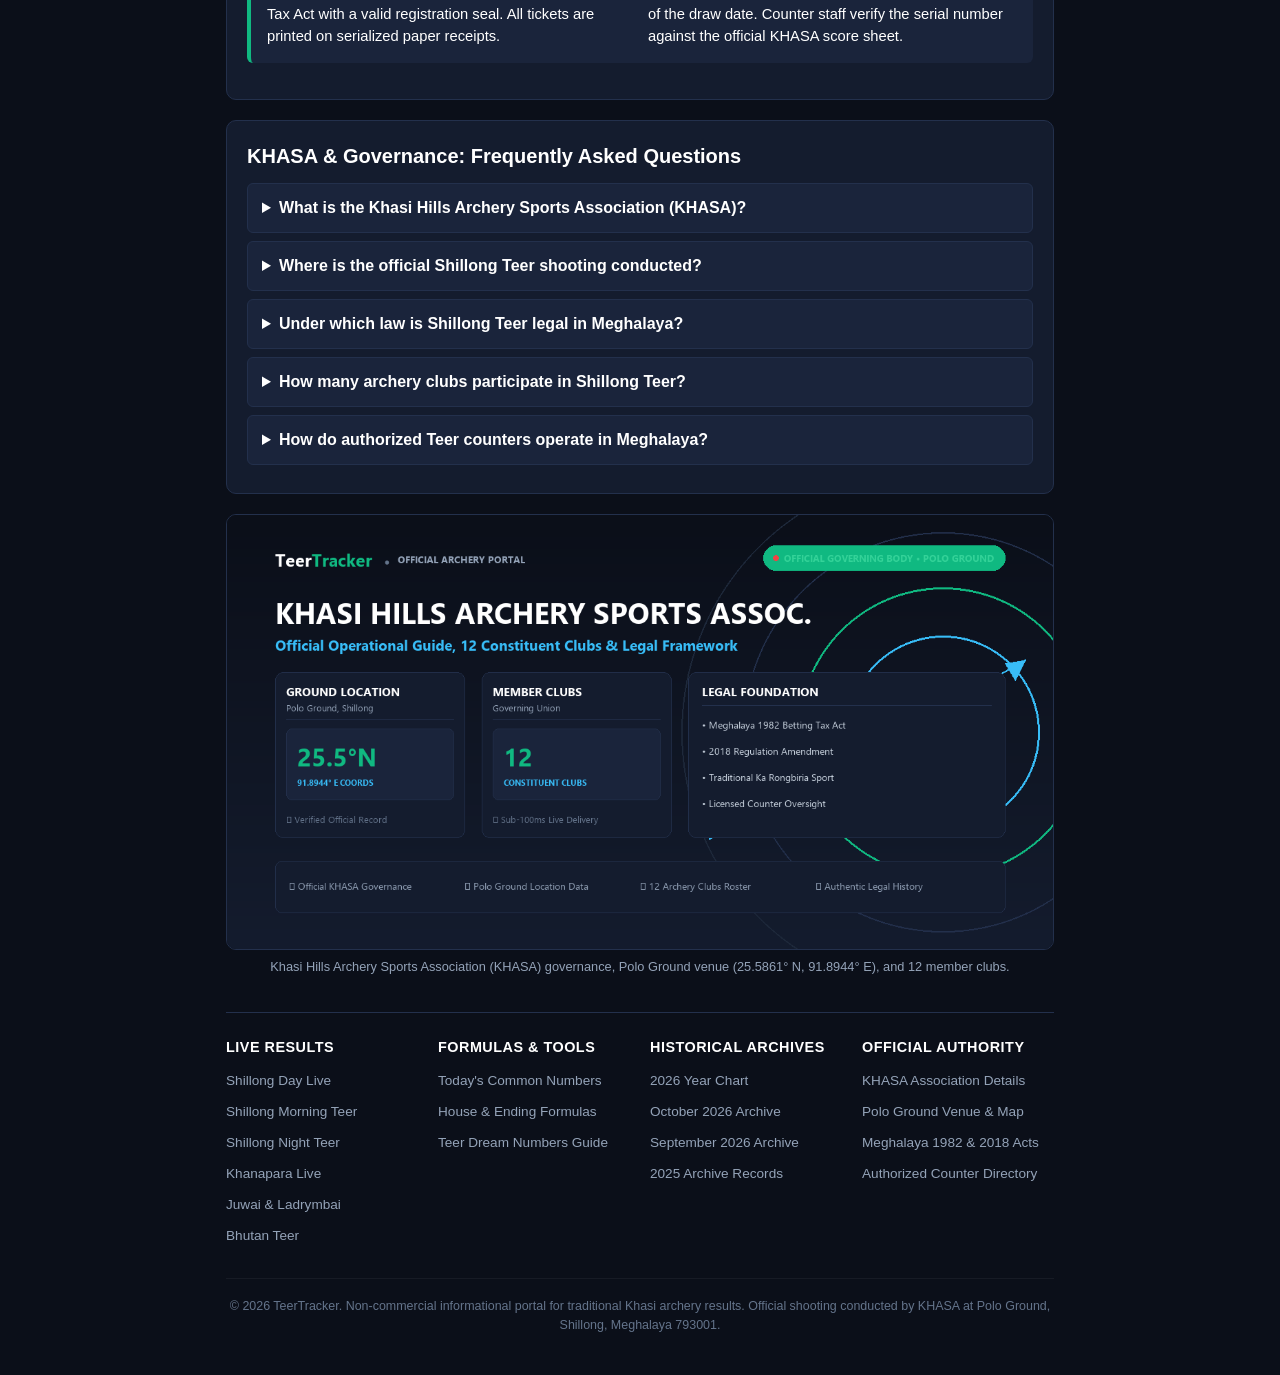
==== commit 231758cb: "feat(seo): switch canonical domain to teer-result-today.vercel.app, add Teer Calendar 2026, Reputed " ====
--- a/about-official-khasa.html
+++ b/about-official-khasa.html
@@ -4,7 +4,7 @@
   <meta charset="UTF-8">
 <title>KHASA Shillong Teer | Official Polo Ground Rules & Clubs</title>
   <meta name="description" content="Official guide to Khasi Hills Archery Sports Association (KHASA) at Polo Ground Shillong. Discover the 12 member clubs, archery rules, and 1982 Act.">
-  <link rel="canonical" href="https://teertracker.vercel.app/about-official-khasa.html">
+  <link rel="canonical" href="https://teer-result-today.vercel.app/about-official-khasa.html">
     <meta name="viewport" content="width=device-width, initial-scale=1.0, viewport-fit=cover">
   <link rel="icon" type="image/svg+xml" href="favicon.svg">
   <link rel="apple-touch-icon" href="apple-touch-icon.png">
@@ -12,11 +12,11 @@
   <!-- Open Graph / Facebook / WhatsApp -->
   <meta property="og:type" content="website">
   <meta property="og:site_name" content="TeerTracker">
-  <meta property="og:url" content="https://teertracker.vercel.app/about-official-khasa.html">
+  <meta property="og:url" content="https://teer-result-today.vercel.app/about-official-khasa.html">
   <meta property="og:title" content="Khasi Hills Archery Sports Association (KHASA) | Official Rules & Ground">
   <meta property="og:description" content="Official guide to Khasi Hills Archery Sports Association (KHASA) at Polo Ground Shillong. Discover the 12 member clubs, archery rules, and 1982 Act.">
-  <meta property="og:image" content="https://teertracker.vercel.app/og-khasa.png">
-  <meta property="og:image:secure_url" content="https://teertracker.vercel.app/og-khasa.png">
+  <meta property="og:image" content="https://teer-result-today.vercel.app/og-khasa.png">
+  <meta property="og:image:secure_url" content="https://teer-result-today.vercel.app/og-khasa.png">
   <meta property="og:image:type" content="image/png">
   <meta property="og:image:width" content="1200">
   <meta property="og:image:height" content="630">
@@ -25,11 +25,11 @@
 
   <!-- Twitter Card -->
   <meta name="twitter:card" content="summary_large_image">
-  <meta name="twitter:url" content="https://teertracker.vercel.app/about-official-khasa.html">
+  <meta name="twitter:url" content="https://teer-result-today.vercel.app/about-official-khasa.html">
   <meta name="twitter:title" content="Khasi Hills Archery Sports Association (KHASA) | Official Rules & Ground">
   <meta name="twitter:description" content="Official guide to Khasi Hills Archery Sports Association (KHASA) at Polo Ground Shillong. Discover the 12 member clubs, archery rules, and 1982 Act.">
   <meta <meta name="twitter:image:alt" content="Khasi Hills Archery Sports Association KHASA official governing body at Polo Ground Shillong">
-  <meta name="twitter:image" content="https://teertracker.vercel.app/og-khasa.png">
+  <meta name="twitter:image" content="https://teer-result-today.vercel.app/og-khasa.png">
   <link rel="stylesheet" href="style.css">
 
   <!-- Google-Compliant Structured Data -->
@@ -39,18 +39,18 @@
     "@graph": [
       {
         "@type": "WebSite",
-        "@id": "https://teertracker.vercel.app/#website",
-        "url": "https://teertracker.vercel.app/",
+        "@id": "https://teer-result-today.vercel.app/#website",
+        "url": "https://teer-result-today.vercel.app/",
         "name": "TeerTracker",
         "description": "Live Shillong, Khanapara and Juwai Teer Result Portal",
         "inLanguage": "en-US"
       },
       {
         "@type": "SportsOrganization",
-        "@id": "https://teertracker.vercel.app/about-official-khasa.html#organization",
+        "@id": "https://teer-result-today.vercel.app/about-official-khasa.html#organization",
         "name": "Khasi Hills Archery Sports Association",
         "alternateName": ["KHASA", "Khasi Hills Archery Sports Institute"],
-        "url": "https://teertracker.vercel.app/about-official-khasa.html",
+        "url": "https://teer-result-today.vercel.app/about-official-khasa.html",
         "foundingDate": "1982",
         "address": {
           "@type": "PostalAddress",
@@ -80,26 +80,26 @@
       },
       {
         "@type": "BreadcrumbList",
-        "@id": "https://teertracker.vercel.app/about-official-khasa.html#breadcrumb",
+        "@id": "https://teer-result-today.vercel.app/about-official-khasa.html#breadcrumb",
         "itemListElement": [
           {
             "@type": "ListItem",
             "position": 1,
             "name": "Home",
-            "item": "https://teertracker.vercel.app/"
+            "item": "https://teer-result-today.vercel.app/"
           },
           {
             "@type": "ListItem",
             "position": 2,
             "name": "KHASA Association & Venue",
-            "item": "https://teertracker.vercel.app/about-official-khasa.html"
+            "item": "https://teer-result-today.vercel.app/about-official-khasa.html"
           }
         ]
       },
       {
         "@type": "Article",
-        "@id": "https://teertracker.vercel.app/about-official-khasa.html#article",
-        "image": "https://teertracker.vercel.app/og-khasa.png",
+        "@id": "https://teer-result-today.vercel.app/about-official-khasa.html#article",
+        "image": "https://teer-result-today.vercel.app/og-khasa.png",
         "headline": "Khasi Hills Archery Sports Association (KHASA) & Polo Ground Venue Guide",
         "description": "Comprehensive guide to KHASA, the 12 constituent Khasi sports clubs, Meghalaya betting tax acts, and authorized counter regulations.",
         "datePublished": "2026-01-01T00:00:00+05:30",
@@ -113,13 +113,13 @@
           "name": "TeerTracker",
           "logo": {
             "@type": "ImageObject",
-            "url": "https://teertracker.vercel.app/logo.png"
+            "url": "https://teer-result-today.vercel.app/logo.png"
           }
         }
       },
       {
         "@type": "FAQPage",
-        "@id": "https://teertracker.vercel.app/about-official-khasa.html#faq",
+        "@id": "https://teer-result-today.vercel.app/about-official-khasa.html#faq",
         "mainEntity": [
           {
             "@type": "Question",
@@ -318,6 +318,89 @@
             <li>Forecast double hit combinations pay up to 4,000:1 ratio.</li>
             <li>Winning claims must be redeemed within 30 calendar days at the issuing counter.</li>
           </ul>
+        </div>
+      </div>
+    </section>
+
+    
+    <!-- Reputed Licensed Counters Directory -->
+    <section id="reputed-counters" class="info-section">
+      <h2>Directory of Reputed Licensed Teer Counters</h2>
+      <p>
+        Wagers on Shillong Teer and regional archery competitions are legally permitted only through licensed physical retail stalls authorized by the Meghalaya Directorate of Taxation. Below is the directory of prominent verified counter hubs across the state:
+      </p>
+
+      <div class="table-wrap">
+        <table>
+          <thead>
+            <tr>
+              <th>Counter Hub Name</th>
+              <th>Location & Landmark</th>
+              <th>Operating Hours</th>
+              <th>Authorized Games</th>
+            </tr>
+          </thead>
+          <tbody>
+            <tr>
+              <td><strong>Police Bazar Main Counter</strong></td>
+              <td>GS Road Central Point, Shillong</td>
+              <td>9:00 AM - 5:00 PM</td>
+              <td>Shillong Day, Morning, Night</td>
+            </tr>
+            <tr>
+              <td><strong>Polo Ground Gate 2 Stalls</strong></td>
+              <td>Polo Sports Complex Entrance, Shillong</td>
+              <td>9:00 AM - 4:45 PM</td>
+              <td>Shillong Day (Direct Ground Venue)</td>
+            </tr>
+            <tr>
+              <td><strong>Iewduh (Bara Bazar) Counters</strong></td>
+              <td>Traditional Wholesale Market, Shillong</td>
+              <td>8:30 AM - 4:30 PM</td>
+              <td>Shillong Day & Morning Teer</td>
+            </tr>
+            <tr>
+              <td><strong>Laitumkhrah Point Counter</strong></td>
+              <td>Main Road Junction, East Shillong</td>
+              <td>9:30 AM - 5:00 PM</td>
+              <td>Shillong Day, Morning, Night</td>
+            </tr>
+            <tr>
+              <td><strong>Khanapara Them Marwet Hub</strong></td>
+              <td>Meghalaya-Assam Border, Ri-Bhoi</td>
+              <td>9:00 AM - 5:15 PM</td>
+              <td>Khanapara Day, Morning, Shillong</td>
+            </tr>
+            <tr>
+              <td><strong>Jowai Chutwakhu Counter</strong></td>
+              <td>Chutwakhu Main Market, West Jaintia Hills</td>
+              <td>8:30 AM - 3:30 PM</td>
+              <td>Juwai Teer & Shillong Day</td>
+            </tr>
+            <tr>
+              <td><strong>Ladrymbai Commercial Complex</strong></td>
+              <td>Ladrymbai Bazaar, East Jaintia Hills</td>
+              <td>9:00 AM - 5:00 PM</td>
+              <td>Jowai Ladrymbai & Shillong Teer</td>
+            </tr>
+            <tr>
+              <td><strong>Byrnihat Industrial Belt Counter</strong></td>
+              <td>GS Road Corridor, Ri-Bhoi District</td>
+              <td>9:00 AM - 4:45 PM</td>
+              <td>Khanapara Teer & Shillong Teer</td>
+            </tr>
+          </tbody>
+        </table>
+      </div>
+
+      <div class="location-card">
+        <div class="location-item">
+          <h4>How to Verify a Reputed Counter</h4>
+          <p>Every genuine counter must display a laminated license issued under the Meghalaya Amusements and Betting Tax Act with a valid registration seal. All tickets are printed on serialized paper receipts.</p>
+        </div>
+        <div class="location-item">
+          <h4>Payout Claim Process</h4>
+          <p>Winning claims must be presented with the undamaged original paper ticket at the issuing counter within 30 days of the draw date. Counter staff verify the serial number against the official KHASA score sheet.</p>
         </div>
       </div>
     </section>
--- a/style.css
+++ b/style.css
@@ -412,3 +412,63 @@
   table th, table td { padding: 8px 10px; font-size: 0.82rem; }
   .silo-col { margin-bottom: 8px; }
 }
+
+
+/* Quick Access Hub Grid */
+.hub-grid {
+  display: grid;
+  grid-template-columns: repeat(auto-fit, minmax(180px, 1fr));
+  gap: 12px;
+  margin: 20px 0;
+}
+.hub-card {
+  background: var(--surface);
+  border: 1px solid var(--border);
+  border-radius: var(--radius);
+  padding: 16px;
+  text-decoration: none;
+  color: var(--text);
+  display: flex;
+  flex-direction: column;
+  gap: 6px;
+  transition: all 0.2s;
+}
+.hub-card:hover {
+  border-color: var(--accent);
+  background: var(--surface-alt);
+  transform: translateY(-2px);
+}
+.hub-card-icon {
+  font-size: 1.3rem;
+  margin-bottom: 2px;
+}
+.hub-title {
+  font-size: 0.92rem;
+  font-weight: 700;
+  color: #fff;
+}
+.hub-desc {
+  font-size: 0.78rem;
+  color: var(--text-muted);
+  line-height: 1.35;
+}
+
+/* Calendar & Reputed Counters styling */
+.badge-closed {
+  background: rgba(239, 68, 68, 0.15);
+  color: #f87171;
+  border: 1px solid rgba(239, 68, 68, 0.3);
+  padding: 2px 8px;
+  border-radius: 4px;
+  font-size: 0.75rem;
+  font-weight: 700;
+}
+.badge-open {
+  background: rgba(16, 185, 129, 0.15);
+  color: #34d399;
+  border: 1px solid rgba(16, 185, 129, 0.3);
+  padding: 2px 8px;
+  border-radius: 4px;
+  font-size: 0.75rem;
+  font-weight: 700;
+}
